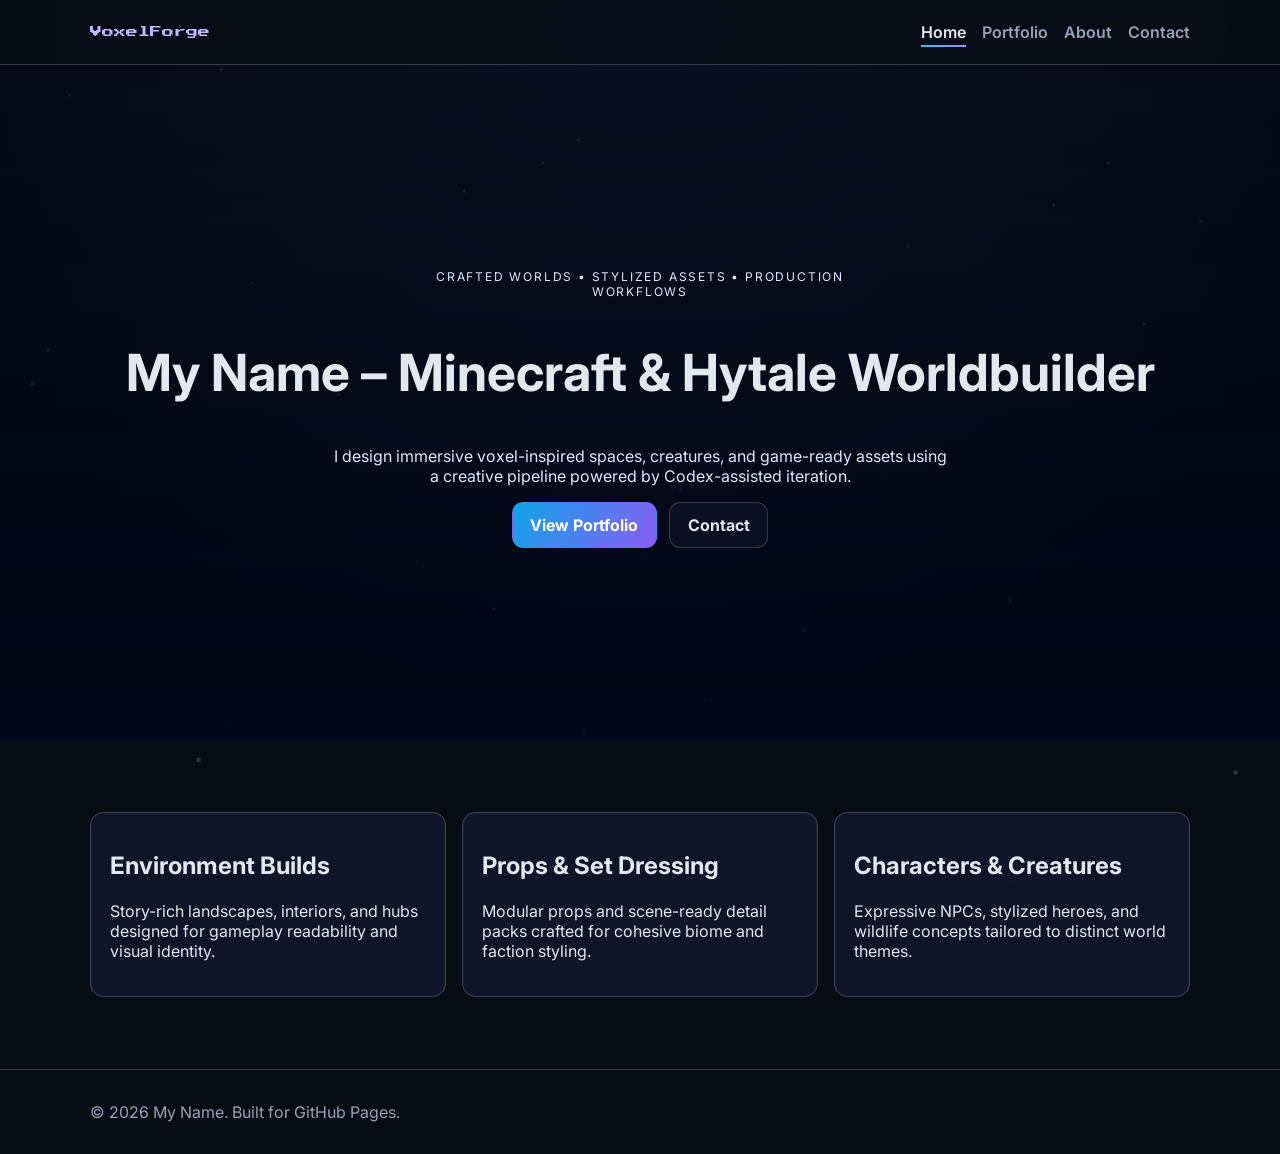
==== index.html @ 99a466ba "Create production-ready GitHub Pages portfolio site" ====
<!DOCTYPE html>
<html lang="en">
  <head>
    <meta charset="UTF-8" />
    <meta name="viewport" content="width=device-width, initial-scale=1.0" />
    <title>My Name – Minecraft & Hytale Worldbuilder</title>
    <meta
      name="description"
      content="Professional portfolio showcasing Minecraft and Hytale environments, props, characters, and creatures crafted with Codex-assisted workflows."
    />
    <meta
      name="keywords"
      content="Minecraft builder, Hytale creator, voxel art, game environment design, character creation"
    />
    <meta property="og:title" content="My Name – Minecraft & Hytale Worldbuilder" />
    <meta
      property="og:description"
      content="Explore environments, props, characters, and animals built for Minecraft and Hytale projects."
    />
    <meta property="og:type" content="website" />
    <meta property="og:image" content="./assets/thumbnails/og-cover.svg" />
    <meta property="og:url" content="./index.html" />
    <meta name="theme-color" content="#0f172a" />
    <link rel="icon" type="image/svg+xml" href="./assets/images/favicon.svg" />
    <link rel="preconnect" href="https://fonts.googleapis.com" />
    <link rel="preconnect" href="https://fonts.gstatic.com" crossorigin />
    <link
      href="https://fonts.googleapis.com/css2?family=Inter:wght@400;500;600;700;800&family=Press+Start+2P&display=swap"
      rel="stylesheet"
    />
    <link rel="stylesheet" href="./assets/css/styles.css" />
    <script defer src="./assets/js/main.js"></script>
  </head>
  <body>
    <canvas id="particles" aria-hidden="true"></canvas>

    <header class="site-header" id="top">
      <nav class="navbar container" aria-label="Primary navigation">
        <a class="brand" href="./index.html">VoxelForge</a>
        <button class="nav-toggle" aria-label="Open menu" aria-expanded="false">☰</button>
        <ul class="nav-links">
          <li><a class="nav-link active" href="./index.html">Home</a></li>
          <li><a class="nav-link" href="./portfolio.html">Portfolio</a></li>
          <li><a class="nav-link" href="./about.html">About</a></li>
          <li><a class="nav-link" href="./contact.html">Contact</a></li>
        </ul>
      </nav>
    </header>

    <main>
      <section class="hero">
        <video class="hero-media" autoplay muted loop playsinline poster="./assets/gifs/hero-fallback.gif">
          <source src="./assets/videos/hero.mp4" type="video/mp4" />
        </video>
        <div class="hero-overlay"></div>
        <div class="container hero-content">
          <p class="eyebrow">Crafted Worlds • Stylized Assets • Production Workflows</p>
          <h1>My Name – Minecraft &amp; Hytale Worldbuilder</h1>
          <p>
            I design immersive voxel-inspired spaces, creatures, and game-ready assets using a
            creative pipeline powered by Codex-assisted iteration.
          </p>
          <div class="hero-actions">
            <a class="btn btn-primary" href="./portfolio.html">View Portfolio</a>
            <a class="btn btn-ghost" href="./contact.html">Contact</a>
          </div>
        </div>
      </section>

      <section class="container section intro-grid">
        <article class="card">
          <h2>Environment Builds</h2>
          <p>
            Story-rich landscapes, interiors, and hubs designed for gameplay readability and visual
            identity.
          </p>
        </article>
        <article class="card">
          <h2>Props &amp; Set Dressing</h2>
          <p>
            Modular props and scene-ready detail packs crafted for cohesive biome and faction
            styling.
          </p>
        </article>
        <article class="card">
          <h2>Characters &amp; Creatures</h2>
          <p>
            Expressive NPCs, stylized heroes, and wildlife concepts tailored to distinct world
            themes.
          </p>
        </article>
      </section>
    </main>

    <footer class="site-footer">
      <div class="container">
        <p>© <span id="year"></span> My Name. Built for GitHub Pages.</p>
      </div>
    </footer>
  </body>
</html>
---- assets/css/styles.css ----
:root {
  --bg: #070b14;
  --bg-elev: #0f172a;
  --bg-card: rgba(15, 23, 42, 0.88);
  --text: #e2e8f0;
  --muted: #94a3b8;
  --primary: #38bdf8;
  --accent: #a78bfa;
  --border: rgba(148, 163, 184, 0.3);
  --glow: 0 0 0.6rem rgba(56, 189, 248, 0.4), 0 0 1.5rem rgba(167, 139, 250, 0.22);
}

* {
  box-sizing: border-box;
}

html {
  scroll-behavior: smooth;
}

body {
  margin: 0;
  font-family: "Inter", system-ui, sans-serif;
  color: var(--text);
  background: radial-gradient(circle at top, #111827, #070b14 55%);
  min-height: 100vh;
}

img,
video {
  max-width: 100%;
  display: block;
}

a {
  color: inherit;
}

#particles {
  position: fixed;
  inset: 0;
  z-index: -1;
  opacity: 0.35;
}

.container {
  width: min(1100px, 92vw);
  margin-inline: auto;
}

.site-header {
  position: sticky;
  top: 0;
  z-index: 20;
  background: rgba(7, 11, 20, 0.7);
  backdrop-filter: blur(10px);
  border-bottom: 1px solid var(--border);
}

.navbar {
  display: flex;
  justify-content: space-between;
  align-items: center;
  min-height: 4rem;
}

.brand {
  text-decoration: none;
  font-family: "Press Start 2P", cursive;
  font-size: 0.75rem;
  color: #c4b5fd;
}

.nav-toggle {
  background: transparent;
  border: 1px solid var(--border);
  color: var(--text);
  font-size: 1.2rem;
  border-radius: 0.5rem;
  padding: 0.2rem 0.6rem;
}

.nav-links {
  list-style: none;
  display: none;
  gap: 1rem;
  margin: 0;
  padding: 0;
}

.nav-links.open {
  display: grid;
  position: absolute;
  top: 4rem;
  left: 4%;
  right: 4%;
  background: var(--bg-elev);
  padding: 1rem;
  border: 1px solid var(--border);
  border-radius: 0.75rem;
}

.nav-link {
  text-decoration: none;
  color: var(--muted);
  font-weight: 600;
  position: relative;
  transition: color 0.25s ease;
}

.nav-link:hover,
.nav-link.active {
  color: var(--text);
}

.nav-link::after {
  content: "";
  position: absolute;
  left: 0;
  bottom: -0.3rem;
  width: 100%;
  height: 2px;
  background: linear-gradient(to right, var(--primary), var(--accent));
  transform: scaleX(0);
  transform-origin: left;
  transition: transform 0.3s ease;
}

.nav-link:hover::after,
.nav-link.active::after {
  transform: scaleX(1);
}

.hero {
  position: relative;
  min-height: 75vh;
  display: grid;
  place-items: center;
  overflow: hidden;
}

.hero-media {
  position: absolute;
  inset: 0;
  width: 100%;
  height: 100%;
  object-fit: cover;
}

.hero-overlay {
  position: absolute;
  inset: 0;
  background: linear-gradient(180deg, rgba(2, 6, 23, 0.48), rgba(2, 6, 23, 0.85));
}

.hero-content {
  position: relative;
  z-index: 2;
  text-align: center;
}

.eyebrow {
  text-transform: uppercase;
  letter-spacing: 0.15em;
  color: #93c5fd;
  font-size: 0.75rem;
}

h1,
h2 {
  line-height: 1.2;
}

.hero h1 {
  font-size: clamp(1.8rem, 4vw, 3.2rem);
}

.hero p {
  color: #dbeafe;
  max-width: 62ch;
  margin-inline: auto;
}

.hero-actions {
  display: flex;
  gap: 0.75rem;
  justify-content: center;
  flex-wrap: wrap;
}

.btn {
  text-decoration: none;
  border-radius: 0.7rem;
  padding: 0.75rem 1.1rem;
  font-weight: 700;
  border: 1px solid transparent;
  transition: transform 0.2s ease, box-shadow 0.2s ease;
}

.btn:hover {
  transform: translateY(-2px);
  box-shadow: var(--glow);
}

.btn-primary {
  background: linear-gradient(120deg, #0ea5e9, #8b5cf6);
  color: white;
}

.btn-ghost {
  border-color: var(--border);
  background: rgba(15, 23, 42, 0.6);
}

.section {
  padding: 4.5rem 0;
}

.section-header {
  margin-bottom: 1.5rem;
}

.intro-grid,
.contact-grid {
  display: grid;
  gap: 1rem;
}

.card {
  border: 1px solid var(--border);
  background: var(--bg-card);
  padding: 1.2rem;
  border-radius: 0.85rem;
  box-shadow: inset 0 0 0 1px rgba(255, 255, 255, 0.03);
}

.filter-bar {
  display: flex;
  flex-wrap: wrap;
  gap: 0.55rem;
  margin: 1rem 0 2rem;
}

.filter-btn {
  border: 1px solid var(--border);
  background: #111827;
  color: var(--text);
  border-radius: 999px;
  padding: 0.45rem 0.9rem;
  font-weight: 600;
  cursor: pointer;
}

.filter-btn.active,
.filter-btn:hover {
  border-color: #38bdf8;
  box-shadow: var(--glow);
}

.portfolio-grid {
  display: grid;
  gap: 1rem;
  grid-template-columns: repeat(auto-fill, minmax(220px, 1fr));
}

.portfolio-card {
  border-radius: 0.8rem;
  overflow: hidden;
  border: 1px solid var(--border);
  background: #0b1220;
  cursor: pointer;
  transition: transform 0.25s ease, opacity 0.25s ease;
}

.portfolio-card:hover {
  transform: translateY(-4px);
}

.portfolio-card.is-hidden {
  opacity: 0;
  transform: scale(0.97);
  pointer-events: none;
}

.portfolio-card img,
.portfolio-card video {
  aspect-ratio: 4 / 3;
  object-fit: cover;
}

.portfolio-body {
  padding: 0.8rem;
}

.tag-list {
  list-style: none;
  display: flex;
  flex-wrap: wrap;
  gap: 0.4rem;
  padding: 0;
  margin: 0.8rem 0 0;
}

.tag-list li {
  font-size: 0.78rem;
  color: #bfdbfe;
  background: rgba(30, 41, 59, 0.8);
  padding: 0.18rem 0.48rem;
  border-radius: 999px;
}

.modal {
  position: fixed;
  inset: 0;
  display: none;
  place-items: center;
  z-index: 35;
}

.modal.open {
  display: grid;
}

.modal-backdrop {
  position: absolute;
  inset: 0;
  background: rgba(2, 6, 23, 0.82);
}

.modal-panel {
  position: relative;
  width: min(980px, 92vw);
  max-height: 88vh;
  overflow: auto;
  border: 1px solid var(--border);
  border-radius: 0.9rem;
  background: var(--bg-elev);
  padding: 1rem;
}

.modal-close {
  position: sticky;
  top: 0.4rem;
  margin-left: auto;
  display: block;
  border: 1px solid var(--border);
  background: #020617;
  color: var(--text);
  border-radius: 0.4rem;
  width: 2rem;
  height: 2rem;
}

#modal-media img,
#modal-media video {
  width: 100%;
  border-radius: 0.6rem;
  margin-bottom: 1rem;
}

.prose ul,
.prose ol {
  padding-left: 1.2rem;
}

.contact-link {
  text-decoration: none;
  border: 1px solid var(--border);
  padding: 0.8rem;
  border-radius: 0.6rem;
  background: #0b1220;
}

.contact-form {
  display: grid;
  gap: 0.8rem;
}

.contact-form label {
  display: grid;
  gap: 0.45rem;
}

input,
textarea {
  width: 100%;
  border-radius: 0.5rem;
  border: 1px solid var(--border);
  background: #020617;
  color: var(--text);
  padding: 0.65rem;
}

.site-footer {
  border-top: 1px solid var(--border);
  color: var(--muted);
  padding: 1rem 0;
}

@media (min-width: 760px) {
  .nav-toggle {
    display: none;
  }

  .nav-links {
    display: flex;
  }

  .intro-grid {
    grid-template-columns: repeat(3, 1fr);
  }

  .contact-grid {
    grid-template-columns: repeat(2, 1fr);
  }
}
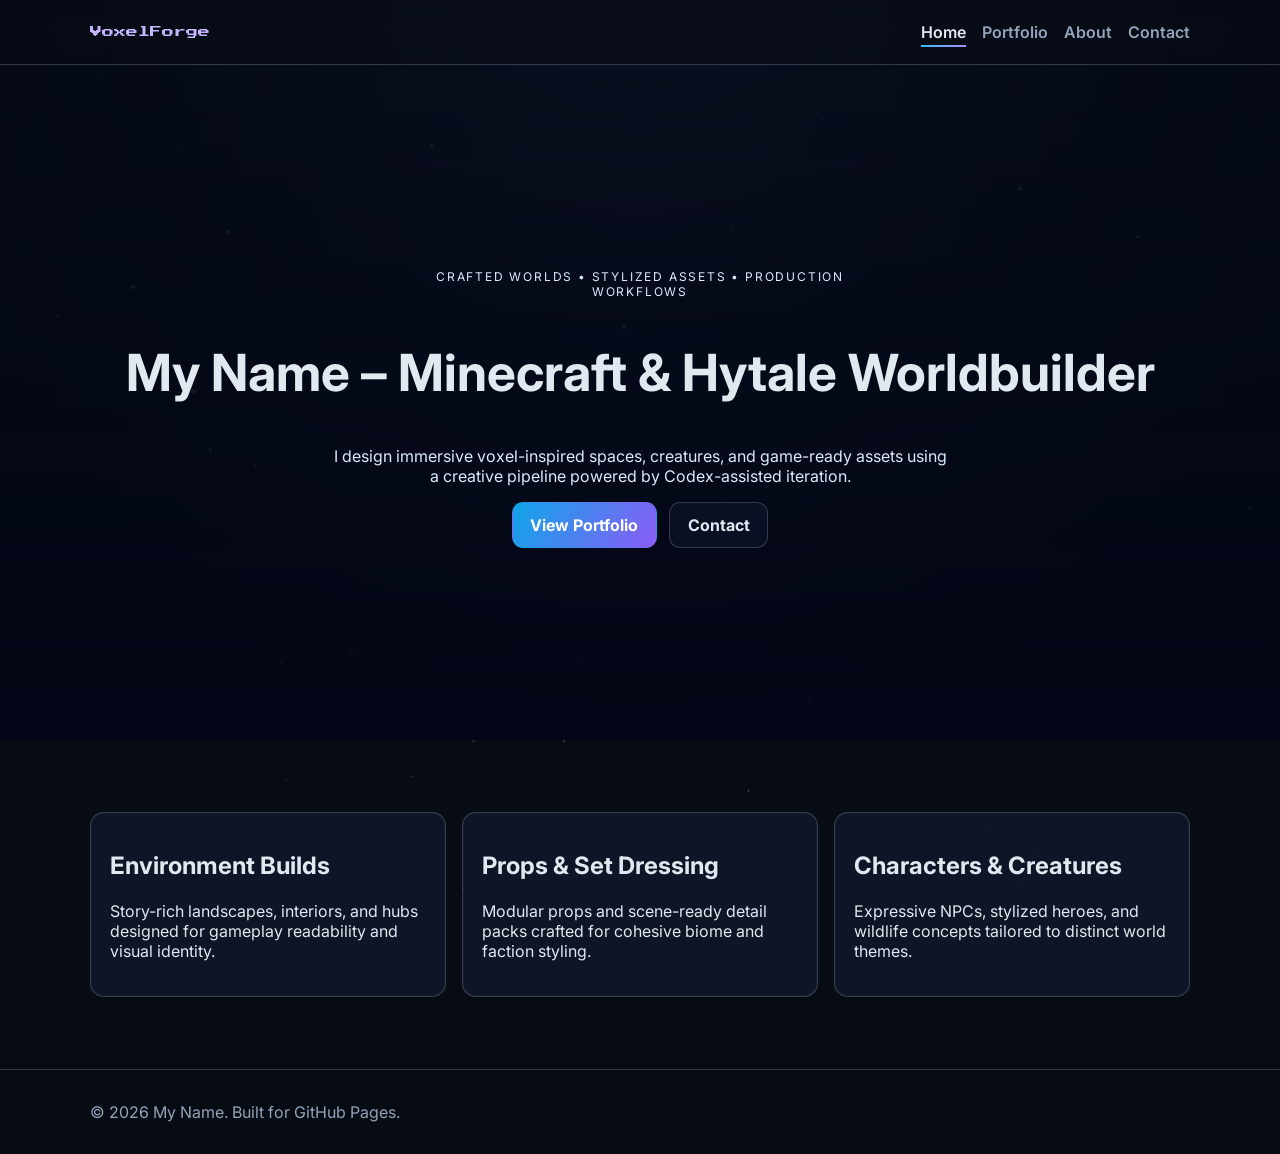
==== commit e0ef85be: "Update title from 'My Name' to 'Avitsu'" ====
--- a/index.html
+++ b/index.html
@@ -3,7 +3,7 @@
   <head>
     <meta charset="UTF-8" />
     <meta name="viewport" content="width=device-width, initial-scale=1.0" />
-    <title>My Name – Minecraft & Hytale Worldbuilder</title>
+    <title>Avitsu – Minecraft & Hytale Worldbuilder</title>
     <meta
       name="description"
       content="Professional portfolio showcasing Minecraft and Hytale environments, props, characters, and creatures crafted with Codex-assisted workflows."
